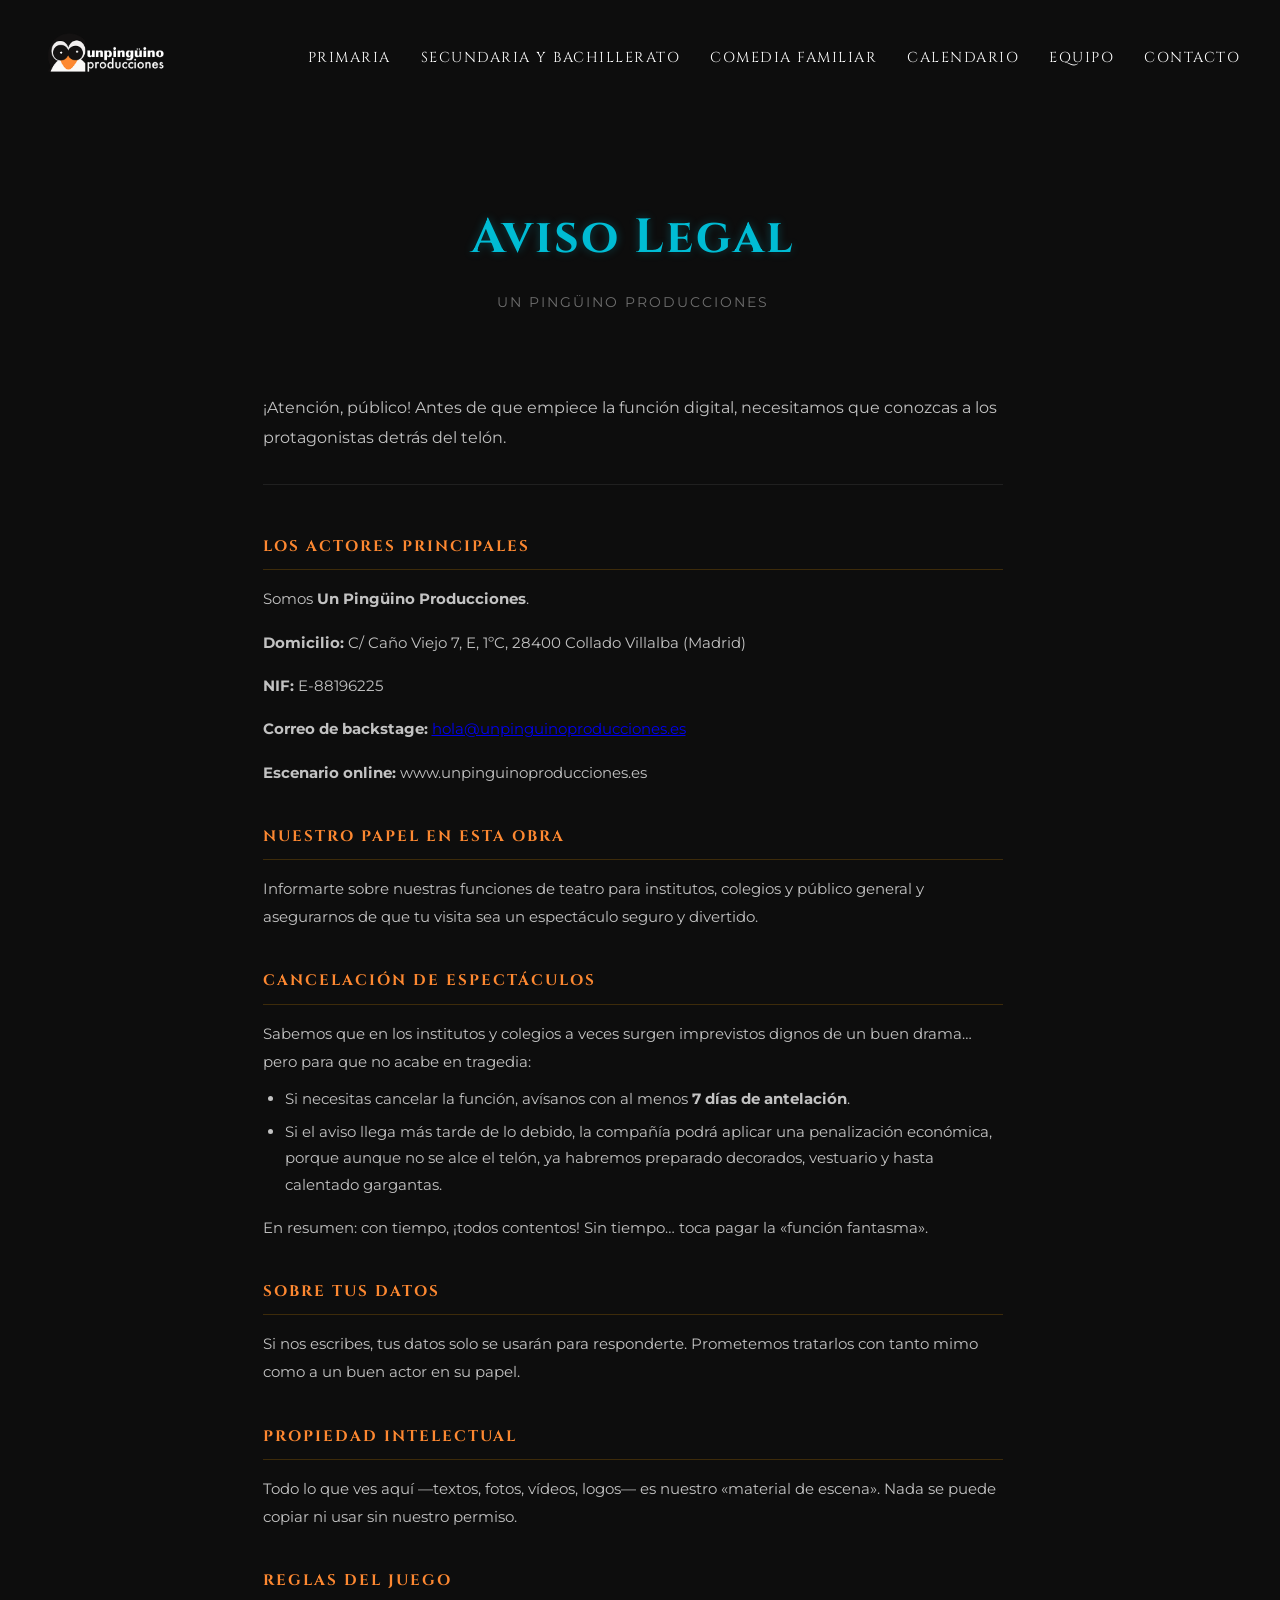
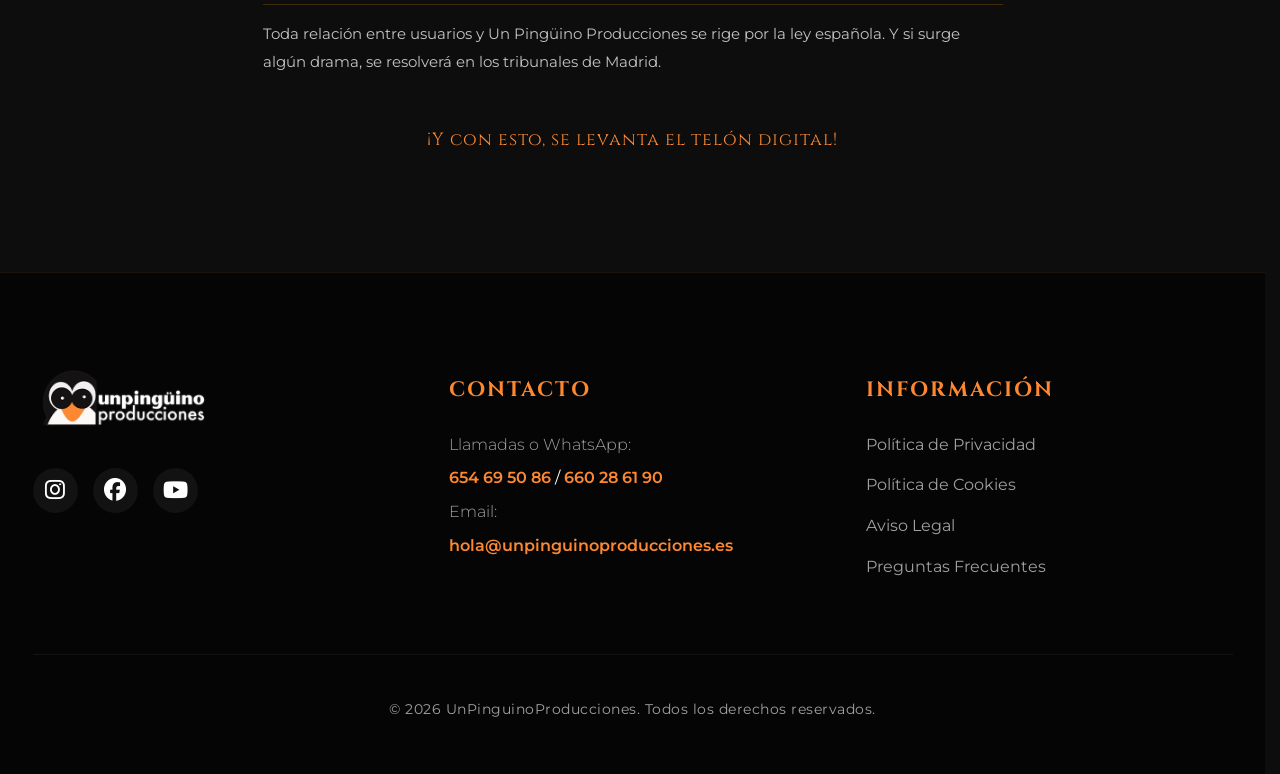
==== aviso-legal.html @ 31516e9e "Añade páginas legales y enlaza footer en todas las páginas - Crea privacidad.html, cookies.html y av" ====
<!DOCTYPE html>
<html lang="es">

<head>
    <meta charset="UTF-8">
    <meta name="viewport" content="width=device-width, initial-scale=1.0">
    <title>Aviso Legal - UnPinguino Producciones</title>
    <meta name="description" content="Aviso Legal de Un Pingüino Producciones.">
    <link rel="preconnect" href="https://fonts.googleapis.com">
    <link rel="preconnect" href="https://fonts.gstatic.com" crossorigin>
    <link
        href="https://fonts.googleapis.com/css2?family=Cinzel:wght@400;700&family=Montserrat:wght@300;400;600&display=swap"
        rel="stylesheet">
    <link rel="stylesheet" href="css/style.css">
    <link rel="stylesheet" href="css/legal.css">
    <link rel="stylesheet" href="https://cdnjs.cloudflare.com/ajax/libs/font-awesome/6.5.1/css/all.min.css">
</head>

<body class="legal-layout">
    <div class="bg-decorations">
        <div class="blob blob-1"></div>
        <div class="blob blob-2"></div>
    </div>

    <header class="main-header scrolled">
        <div class="header-container">
            <a href="index.html" class="header-logo">
                <img src="assets/images/LogoBlanco.png" alt="UnPinguino Logo">
            </a>

            <nav class="nav-menu">
                <ul class="nav-list">
                    <li><a href="primaria.html" class="nav-link">PRIMARIA</a></li>
                    <li><a href="secundaria.html" class="nav-link">SECUNDARIA Y BACHILLERATO</a></li>
                    <li><a href="#" class="nav-link">COMEDIA FAMILIAR</a></li>
                    <li><a href="calendario.html" class="nav-link">CALENDARIO</a></li>
                    <li><a href="quienes-somos.html" class="nav-link">EQUIPO</a></li>
                    <li><a href="contacto.html" class="nav-link">CONTACTO</a></li>
                </ul>

                <div class="mobile-nav-footer">
                    <div class="mobile-contact">
                        <p>Contacto:</p>
                        <div class="mobile-phones">
                            <a href="tel:+34654695086">654 69 50 86</a> /
                            <a href="tel:+34660286190">660 28 61 90</a>
                        </div>
                        <a href="mailto:hola@unpinguinoproducciones.es"
                            class="mobile-email">hola@unpinguinoproducciones.es</a>
                    </div>
                    <div class="mobile-socials">
                        <a href="https://www.instagram.com/unpinguinoproducciones/" target="_blank"><i
                                class="fa-brands fa-instagram"></i></a>
                        <a href="https://www.facebook.com/unpingu/" target="_blank"><i
                                class="fa-brands fa-facebook"></i></a>
                        <a href="https://www.youtube.com/@unpinguinoproducciones8378" target="_blank"><i
                                class="fa-brands fa-youtube"></i></a>
                    </div>
                </div>
            </nav>

            <button class="burger-menu" aria-label="Abrir menú">
                <span></span>
                <span></span>
                <span></span>
            </button>
        </div>
    </header>

    <main class="legal-page">
        <section class="legal-hero">
            <h1 class="page-title">Aviso Legal</h1>
            <p class="page-subtitle">Un Pingüino Producciones</p>
        </section>

        <section class="legal-content">
            <div class="legal-body">
                <p class="legal-intro">¡Atención, público! Antes de que empiece la función digital, necesitamos que
                    conozcas a los protagonistas detrás del telón.</p>

                <div class="legal-section">
                    <h2>Los actores principales</h2>
                    <p>Somos <strong>Un Pingüino Producciones</strong>.</p>
                    <p><strong>Domicilio:</strong> C/ Caño Viejo 7, E, 1ºC, 28400 Collado Villalba (Madrid)</p>
                    <p><strong>NIF:</strong> E-88196225</p>
                    <p><strong>Correo de backstage:</strong> <a
                            href="mailto:hola@unpinguinoproducciones.es">hola@unpinguinoproducciones.es</a></p>
                    <p><strong>Escenario online:</strong> www.unpinguinoproducciones.es</p>
                </div>

                <div class="legal-section">
                    <h2>Nuestro papel en esta obra</h2>
                    <p>Informarte sobre nuestras funciones de teatro para institutos, colegios y público general y
                        asegurarnos de que tu visita sea un espectáculo seguro y divertido.</p>
                </div>

                <div class="legal-section">
                    <h2>Cancelación de espectáculos</h2>
                    <p>Sabemos que en los institutos y colegios a veces surgen imprevistos dignos de un buen drama…
                        pero para que no acabe en tragedia:</p>
                    <ul>
                        <li>Si necesitas cancelar la función, avísanos con al menos <strong>7 días de antelación</strong>.</li>
                        <li>Si el aviso llega más tarde de lo debido, la compañía podrá aplicar una penalización
                            económica, porque aunque no se alce el telón, ya habremos preparado decorados, vestuario y
                            hasta calentado gargantas.</li>
                    </ul>
                    <p>En resumen: con tiempo, ¡todos contentos! Sin tiempo… toca pagar la «función fantasma».</p>
                </div>

                <div class="legal-section">
                    <h2>Sobre tus datos</h2>
                    <p>Si nos escribes, tus datos solo se usarán para responderte. Prometemos tratarlos con tanto mimo
                        como a un buen actor en su papel.</p>
                </div>

                <div class="legal-section">
                    <h2>Propiedad intelectual</h2>
                    <p>Todo lo que ves aquí —textos, fotos, vídeos, logos— es nuestro «material de escena». Nada se
                        puede copiar ni usar sin nuestro permiso.</p>
                </div>

                <div class="legal-section">
                    <h2>Reglas del juego</h2>
                    <p>Toda relación entre usuarios y Un Pingüino Producciones se rige por la ley española. Y si surge
                        algún drama, se resolverá en los tribunales de Madrid.</p>
                </div>

                <p class="legal-closing">¡Y con esto, se levanta el telón digital!</p>
            </div>
        </section>
    </main>

    <footer class="main-footer">
        <div class="footer-container">
            <div class="footer-column footer-brand">
                <div class="footer-logo">
                    <img src="assets/images/LogoBlanco.png" alt="UnPinguino Producciones Logo">
                </div>
                <div class="footer-socials">
                    <a href="https://www.instagram.com/unpinguinoproducciones/" target="_blank"
                        rel="noopener noreferrer" aria-label="Instagram"><i class="fa-brands fa-instagram"></i></a>
                    <a href="https://www.facebook.com/unpingu/?locale=es_ES" target="_blank" rel="noopener noreferrer"
                        aria-label="Facebook"><i class="fa-brands fa-facebook"></i></a>
                    <a href="https://www.youtube.com/@unpinguinoproducciones8378" target="_blank"
                        rel="noopener noreferrer" aria-label="YouTube"><i class="fa-brands fa-youtube"></i></a>
                </div>
            </div>

            <div class="footer-column">
                <h3>Contacto</h3>
                <p>Llamadas o WhatsApp:</p>
                <div class="footer-phones">
                    <a href="tel:+34654695086" class="footer-link-accent">654 69 50 86</a> /
                    <a href="tel:+34660286190" class="footer-link-accent">660 28 61 90</a>
                </div>
                <p class="mt-20">Email:</p>
                <a href="mailto:hola@unpinguinoproducciones.es"
                    class="footer-link-accent">hola@unpinguinoproducciones.es</a>
            </div>

            <div class="footer-column">
                <h3>Información</h3>
                <ul>
                    <li><a href="privacidad.html">Política de Privacidad</a></li>
                    <li><a href="cookies.html">Política de Cookies</a></li>
                    <li><a href="aviso-legal.html">Aviso Legal</a></li>
                    <li><a href="#">Preguntas Frecuentes</a></li>
                </ul>
            </div>
        </div>

        <div class="footer-bottom">
            <p>&copy; 2026 UnPinguinoProducciones. Todos los derechos reservados.</p>
        </div>
    </footer>

    <script src="js/script.js"></script>
</body>

</html>
---- css/style.css ----
/* index.css */
:root {
    --primary-color: #00bcd4;
    --accent-color: #fd8831;
    --bg-color: #0d0d0d;
    --footer-bg: #050505;
    --text-color: #ffffff;
    --text-muted: #a0a0a0;
    --transition: all 0.3s ease;

    /* Premium Typography */
    --font-heading: 'Cinzel', serif;
    --font-body: 'Montserrat', sans-serif;
}

* {
    box-sizing: border-box;
}

html {
    scrollbar-gutter: stable;
    overflow-x: hidden;
    overflow-y: scroll;
    scroll-behavior: smooth;
}

html,
body {
    margin: 0;
    padding: 0;
    width: 100%;
    overflow-x: hidden;
    background-color: var(--bg-color);
}

body {
    color: var(--text-color);
    font-family: var(--font-body);
    min-height: 100vh;
    display: flex;
    flex-direction: column;
    line-height: 1.6;
}

.container {
    width: 100%;
    max-width: 1200px;
    margin: 0 auto;
    padding: 0 20px;
}

/* Plays Navigation Section */
.plays-nav-section {
    padding: 100px 0;
    text-align: center;
    background-color: var(--bg-color);
}

.section-title {
    font-size: clamp(2rem, 5vw, 3.2rem);
    /* Slightly larger for H1 */
    margin-bottom: 50px;
    line-height: 1.2;
    color: var(--text-color);
    text-shadow: none;
    /* Clear any unintended shadows */
}

.section-title .stagger {
    display: inline-block;
    color: var(--accent-color);
    opacity: 0;
    transform: translateY(20px);
    transition: all 0.6s ease-out;
    transition-delay: calc(var(--i) * 0.3s + 0.5s);
    /* Delay starts after section reveal */
}

.reveal-on-scroll.active .stagger {
    opacity: 1;
    transform: translateY(0);
}

/* Booking Section */
.booking-section {
    padding: 120px 0;
    text-align: center;
    background-color: #151515;
    /* Deep Charcoal for subtle contrast */
    border-top: 1px solid rgba(253, 136, 49, 0.1);
    /* Subtle orange tinted separator */
}

.section-subtitle {
    font-family: var(--font-heading);
    color: var(--accent-color);
    font-size: 2rem;
    /* Enlarge once more */
    font-weight: 700;
    letter-spacing: 4px;
    text-transform: uppercase;
    margin-bottom: 0px;
    /* Zero margin bottom */
}

/* Tighten gap between subtitle and title */
.section-subtitle+.section-title {
    margin-top: 5px;
}

.helper-text {
    color: var(--text-muted);
    font-size: 0.95rem;
    margin-top: -30px;
    margin-bottom: 50px;
}

.calendar-container {
    width: 100%;
    max-width: 1000px;
    min-height: 450px;
    margin: 0 auto 50px;
    background: rgba(255, 255, 255, 0.02);
    border-radius: 12px;
    padding: 20px;
    box-shadow: 0 10px 30px rgba(0, 0, 0, 0.3);
    position: relative;
    border: 1px solid rgba(255, 255, 255, 0.05);
}

.calendar-loading {
    display: flex;
    flex-direction: column;
    align-items: center;
    justify-content: center;
    gap: 15px;
    padding: 80px 0;
}

.calendar-loading i {
    font-size: 2.5rem;
    color: var(--accent-color);
}

.calendar-loading p {
    font-family: var(--font-heading);
    letter-spacing: 1px;
    color: var(--text-muted);
}

.btn-primary {
    background-color: var(--accent-color);
    color: var(--footer-bg);
    border: 2px solid var(--accent-color);
}

.btn-primary:hover {
    background-color: transparent;
    color: var(--accent-color);
    transform: translateY(-5px);
}

.btns-container {
    display: flex;
    justify-content: center;
    gap: 20px;
    flex-wrap: wrap;
}

.btn {
    display: inline-block;
    padding: 18px 35px;
    font-family: var(--font-body);
    font-weight: 600;
    font-size: 0.9rem;
    letter-spacing: 1px;
    text-decoration: none;
    text-transform: uppercase;
    transition: var(--transition);
    border-radius: 44px;
    cursor: pointer;
}

.btn-outline {
    border: 2px solid var(--accent-color);
    color: var(--text-color);
    background: transparent;
}

.btn-outline:hover {
    background-color: var(--accent-color);
    color: var(--footer-bg);
    transform: translateY(-5px);
    box-shadow: none !important;
    /* Force no glow */
}

@media (max-width: 1150px) {
    .btns-container {
        flex-direction: column;
        align-items: center;
        width: 100%;
        max-width: 400px;
        margin: 0 auto;
    }

    .btn {
        width: 100%;
        text-align: center;
    }
}

@media (max-width: 768px) {
    .plays-nav-section {
        padding: 50px 0;
    }

    .btn {
        padding: 15px 20px;
    }
}

/* Reveal on Scroll */
.reveal-on-scroll {
    opacity: 0;
    transform: scale(0.98);
    transition: opacity 0.8s ease-out 0.4s, transform 0.8s ease-out 0.4s;
    will-change: opacity, transform;
}

.reveal-on-scroll.active {
    opacity: 1;
    transform: scale(1);
}

/* Posters Gallery Section */
.posters-section {
    padding: 100px 0;
    text-align: center;
    background-color: var(--bg-color);
}

.posters-grid {
    display: grid;
    grid-template-columns: repeat(6, 1fr);
    gap: 20px;
    margin-top: 50px;
    padding: 0 40px;
}

/* Custom scrollbar for Chrome/Safari */
.posters-grid::-webkit-scrollbar {
    height: 6px;
}

.posters-grid::-webkit-scrollbar-track {
    background: transparent;
}

.posters-grid::-webkit-scrollbar-thumb {
    background-color: rgba(253, 136, 49, 0.3);
    border-radius: 10px;
}

.posters-grid:hover::-webkit-scrollbar-thumb {
    background-color: rgba(253, 136, 49, 0.6);
}

.poster-item {
    position: relative;
    border-radius: 0;
    /* Sharp corners as requested */
    overflow: hidden;
    box-shadow: 0 8px 20px rgba(0, 0, 0, 0.4);
    transition: var(--transition);
    aspect-ratio: 2 / 3;
    background: #1a1a1a;
}

.poster-item img {
    width: 100%;
    height: 100%;
    object-fit: cover;
    display: block;
    transition: transform 0.6s cubic-bezier(0.4, 0, 0.2, 1);
}

.poster-item:hover {
    transform: translateY(-10px);
    box-shadow: 0 15px 35px rgba(0, 0, 0, 0.6);
    /* Neutral deep shadow */
}

.poster-item:hover img {
    transform: scale(1.05);
}

@media (max-width: 1200px) {
    .posters-grid {
        grid-template-columns: repeat(3, 1fr);
        gap: 25px;
    }
}

@media (max-width: 576px) {
    .posters-grid {
        grid-template-columns: repeat(2, 1fr);
        gap: 15px;
        padding: 0 20px;
    }
}


.no-scroll {
    overflow: hidden;
}

/* Header & Navigation */
.main-header {
    position: fixed;
    top: 0;
    left: 0;
    width: 100%;
    z-index: 1000;
    padding: 20px 0;
    transition: var(--transition);
}

.main-header.scrolled {
    background: rgba(5, 5, 5, 0.85);
    backdrop-filter: blur(10px);
    padding: 12px 0;
    border-bottom: 1px solid rgba(253, 136, 49, 0.2);
}

.header-container {
    max-width: 1400px;
    margin: 0 auto;
    padding: 0 40px;
    display: flex;
    justify-content: space-between;
    align-items: center;
}

.header-logo img {
    height: 65px;
    /* Increased from 50px */
    width: auto;
    transition: var(--transition);
}

.main-header.scrolled .header-logo img {
    height: 50px;
    /* Increased from 40px */
}

.nav-list {
    display: flex;
    gap: 30px;
    list-style: none;
    margin: 0;
    padding: 0;
}

.nav-link {
    font-family: var(--font-heading);
    color: var(--text-color);
    text-decoration: none;
    font-size: 0.9rem;
    font-weight: 400;
    letter-spacing: 1.5px;
    transition: var(--transition);
    position: relative;
}

.nav-link::after {
    content: '';
    position: absolute;
    bottom: -5px;
    left: 0;
    width: 0;
    height: 2px;
    background-color: var(--accent-color);
    transition: var(--transition);
}

.nav-link:hover {
    color: var(--accent-color);
}

.nav-link:hover::after {
    width: 100%;
}

/* Burger Menu */
.burger-menu {
    display: none;
    flex-direction: column;
    gap: 6px;
    background: none;
    border: none;
    cursor: pointer;
    padding: 5px;
    z-index: 1001;
}

.burger-menu span {
    display: block;
    width: 25px;
    height: 2px;
    background-color: var(--text-color);
    transition: var(--transition);
}

/* Burger toggle animation */
.burger-menu.active span:nth-child(1) {
    transform: translateY(8px) rotate(45deg);
}

.burger-menu.active span:nth-child(2) {
    opacity: 0;
}

.burger-menu.active span:nth-child(3) {
    transform: translateY(-8px) rotate(-45deg);
}

/* Responsive Header */
@media (max-width: 1200px) {
    .nav-list {
        gap: 15px;
    }

    .nav-link {
        font-size: 0.8rem;
        letter-spacing: 1px;
    }
}

@media (max-width: 1050px) {
    .main-header {
        padding: 8px 0 !important;
        /* Force smaller height */
    }

    .main-header.scrolled {
        padding: 5px 0 !important;
    }

    .header-container {
        padding: 0 15px;
    }

    .header-logo img {
        height: 40px !important;
        /* Smaller logo on mobile */
    }

    .main-header.scrolled .header-logo img {
        height: 35px !important;
    }

    .burger-menu {
        display: flex;
    }

    .nav-menu {
        position: fixed;
        top: 0;
        right: 0;
        width: 80%;
        max-width: 400px;
        height: 100vh;
        background-color: var(--footer-bg);
        padding: 60px 30px 40px;
        transform: translateX(100%);
        transition: transform 0.4s cubic-bezier(0.4, 0, 0.2, 1);
        box-shadow: -10px 0 30px rgba(0, 0, 0, 0.5);
        display: flex;
        flex-direction: column;
        overflow-y: auto;
        -webkit-overflow-scrolling: touch;
    }

    .nav-menu.active {
        transform: translateX(0);
    }

    .nav-list {
        flex-direction: column;
        gap: 15px;
        /* Tighter gap for better vertical fit */
        align-items: flex-start;
        margin-bottom: 30px;
    }

    .nav-link {
        font-size: 1.05rem;
        padding: 5px 0;
    }

    .mobile-nav-footer {
        margin-top: auto;
        padding-top: 25px;
        border-top: 1px solid rgba(255, 255, 255, 0.1);
        width: 100%;
        display: flex;
        flex-direction: column;
        gap: 20px;
    }

    .mobile-contact {
        display: flex;
        flex-direction: column;
        gap: 8px;
    }

    .mobile-contact p {
        color: var(--accent-color);
        font-family: var(--font-heading);
        font-size: 0.8rem;
        letter-spacing: 1px;
        margin: 0;
        text-transform: uppercase;
    }

    .mobile-phones {
        display: flex;
        gap: 5px;
        flex-wrap: wrap;
        color: var(--text-color);
        font-size: 0.95rem;
    }

    .mobile-phones a,
    .mobile-email,
    .mobile-socials a {
        color: var(--text-color);
        text-decoration: none;
        transition: var(--transition);
        display: inline-block;
    }

    .mobile-email {
        color: var(--accent-color) !important;
        font-size: 0.85rem !important;
        word-break: break-all;
    }

    .mobile-phones a:hover,
    .mobile-email:hover {
        filter: brightness(1.2);
        transform: none;
        /* Removed translateX */
    }

    .mobile-socials {
        display: flex;
        gap: 20px;
    }

    .mobile-socials a {
        font-size: 1.4rem;
    }

    .mobile-socials a:hover {
        color: var(--accent-color);
        transform: translateY(-3px);
    }
}

.mobile-nav-footer {
    display: none;
}

@media (max-width: 1050px) {
    .mobile-nav-footer {
        display: flex;
    }
}

/* Hero Section */
.hero-section {
    position: relative;
    width: 100%;
    height: 100vh;
    height: 100svh;
    overflow: hidden;
    display: flex;
    align-items: center;
    justify-content: center;
    background-color: #000;
}

.hero-video {
    position: absolute;
    top: 0;
    left: 0;
    width: 100%;
    height: 100%;
    z-index: 0;
    object-fit: cover;
}

.hero-overlay {
    position: absolute;
    top: 0;
    left: 0;
    width: 100%;
    height: 100%;
    background: rgba(0, 0, 0, 0.6);
    z-index: 1;
}

.hero-content {
    position: relative;
    z-index: 2;
    text-align: center;
    width: 90%;
    max-width: 1200px;
}

.sequence-text {
    font-family: var(--font-heading);
    color: var(--text-color);
    font-size: clamp(1.5rem, 6vw, 4rem);
    opacity: 0;
    position: absolute;
    top: 50%;
    left: 50%;
    transform: translate(-50%, -50%);
    width: 100%;
    transition: opacity 1s ease-in-out;
}

.hero-logo-container {
    opacity: 0;
    transition: opacity 1.5s ease-in-out;
}

.hero-logo {
    width: 100%;
    max-width: 700px;
    /* Increased size as requested */
    height: auto;
    filter: drop-shadow(0 0 15px rgba(253, 136, 49, 0.4));
    margin: 0 auto;
}

.visible {
    opacity: 1 !important;
}

.hidden {
    display: none;
}

main {
    flex: 1;
    width: 100%;
    overflow-x: hidden;
}

h1,
h2,
h3,
h4,
.logo-text {
    font-family: var(--font-heading);
    font-weight: 700;
}

h1 {
    color: var(--primary-color);
    font-size: clamp(2rem, 8vw, 3.5rem);
    text-shadow: 0 0 10px rgba(0, 188, 212, 0.3);
    text-align: center;
    margin-bottom: 30px;
}

/* Footer Styles */
.main-footer {
    background-color: var(--footer-bg);
    padding: 80px 20px 40px;
    border-top: 1px solid rgba(253, 136, 49, 0.1);
}

.footer-container {
    max-width: 1200px;
    margin: 0 auto;
    display: flex;
    flex-wrap: wrap;
    justify-content: space-between;
    gap: 50px;
}

.footer-column {
    flex: 1;
    min-width: 250px;
}

.footer-column h3 {
    color: var(--accent-color);
    font-size: 1.3rem;
    margin-bottom: 25px;
    text-transform: uppercase;
    letter-spacing: 2px;
}

.footer-column p {
    color: var(--text-muted);
    line-height: 1.6;
    margin: 8px 0;
    font-weight: 300;
}

.footer-column ul {
    list-style: none;
    padding: 0;
    margin: 0;
}

.footer-column ul li {
    margin-bottom: 15px;
}

.footer-column a {
    color: var(--text-muted);
    text-decoration: none;
    transition: var(--transition);
    display: inline-block;
}

.footer-column a:hover {
    color: var(--accent-color);
    transform: translateX(5px);
}

.footer-link-accent {
    color: var(--accent-color) !important;
    font-weight: 600;
}

.footer-link-accent:hover {
    filter: brightness(1.2);
    transform: none !important;
}

.footer-phones {
    white-space: nowrap;
    display: block;
}

.footer-brand .footer-logo img {
    max-width: 180px;
    height: auto;
    margin-bottom: 25px;
    display: block;
    /* Extremely subtle definition */
    filter: drop-shadow(0 0 1px rgba(255, 255, 255, 0.2));
}

.footer-socials {
    display: flex;
    gap: 15px;
}

.footer-socials a {
    font-size: 1.4rem;
    color: var(--text-color);
    background: rgba(255, 255, 255, 0.05);
    width: 45px;
    height: 45px;
    display: flex;
    align-items: center;
    justify-content: center;
    border-radius: 50%;
}

.footer-socials a:hover {
    background: var(--accent-color);
    color: var(--footer-bg);
    transform: translateY(-5px) !important;
}

.mt-20 {
    margin-top: 20px;
}

.mt-40 {
    margin-top: 40px;
}

.glass-morphism {
    background: rgba(255, 255, 255, 0.03);
    backdrop-filter: blur(15px);
    -webkit-backdrop-filter: blur(15px);
    border: 1px solid rgba(255, 255, 255, 0.08);
    box-shadow: 0 20px 40px rgba(0, 0, 0, 0.4),
        inset 0 0 0 1px rgba(255, 255, 255, 0.05);
    border-radius: 20px;
}

.footer-bottom {
    max-width: 1200px;
    margin: 60px auto 0;
    padding-top: 30px;
    border-top: 1px solid rgba(255, 255, 255, 0.05);
    text-align: center;
}

.footer-bottom p {
    color: var(--text-muted);
    font-size: 0.85rem;
    letter-spacing: 0.5px;
}

/* --- Responsive Adjustments --- */

/* Tablets */
@media (max-width: 1024px) {
    .footer-container {
        justify-content: center;
        text-align: center;
    }

    .footer-column {
        flex: 1 1 40%;
        /* Two columns on tablets */
        display: flex;
        flex-direction: column;
        align-items: center;
    }

    .footer-brand {
        flex: 1 1 100%;
        /* Brand takes full width and centers */
        margin-bottom: 20px;
    }

    .footer-brand .footer-logo img {
        margin: 0 auto 25px;
    }

    .footer-socials {
        justify-content: center;
    }
}

/* Mobile */
@media (max-width: 768px) {
    .main-footer {
        padding: 60px 20px 30px;
    }

    .footer-column {
        flex: 1 1 100%;
        /* Single column */
    }

    .footer-container {
        gap: 40px;
    }
}

/* History Section */
.history-section {
    padding: 100px 0 160px;
    text-align: center;
    background-color: var(--bg-color);
    position: relative;
    overflow: hidden;
    border-top: 1px solid rgba(253, 136, 49, 0.05);
}

.history-content {
    max-width: 850px;
    margin: 40px auto 0;
    color: var(--text-muted);
    font-size: 1.15rem;
    line-height: 1.8;
}

.history-content p {
    margin-bottom: 25px;
}

.no-transition {
    transition: none !important;
}

.van-track {
    position: absolute;
    bottom: 30px;
    right: -300px;
    width: 220px;
    pointer-events: none;
    z-index: 10;
    transition: right 3.5s cubic-bezier(0.4, 0, 0.2, 1);
}

.van-track.arrived {
    right: calc(50% - 110px);
}

.van-track.exiting {
    right: 120vw;
    transition: right 2.5s cubic-bezier(0.4, 0, 1, 1);
}

.pinguneta-van {
    width: 220px;
    height: auto;
    animation: bounce 0.4s ease-in-out infinite;
    filter: drop-shadow(0 10px 15px rgba(0, 0, 0, 0.5));
    cursor: pointer;
    pointer-events: auto;
}

@keyframes bounce {

    0%,
    100% {
        transform: translateY(0);
    }

    50% {
        transform: translateY(-2px);
    }
}

@media (max-width: 768px) {
    .history-section {
        padding: 80px 0 120px;
    }

    .history-content {
        font-size: 1.05rem;
        padding: 0 15px;
    }

    .pinguneta-van {
        width: 160px;
    }
}
---- css/legal.css ----
.legal-page {
    padding-top: 80px;
}

.legal-hero {
    padding: 80px 20px 50px;
    text-align: center;
}

.legal-hero .page-title {
    font-family: var(--font-heading);
    font-size: clamp(2rem, 5vw, 3rem);
    font-weight: 700;
    letter-spacing: 2px;
    margin-bottom: 15px;
}

.legal-hero .page-subtitle {
    font-size: 0.85rem;
    color: rgba(255, 255, 255, 0.4);
    letter-spacing: 2px;
    text-transform: uppercase;
}

.legal-content {
    padding-bottom: 100px;
}

.legal-body {
    max-width: 780px;
    margin: 0 auto;
    padding: 0 20px;
}

.legal-intro {
    font-size: 1rem;
    line-height: 1.9;
    color: rgba(255, 255, 255, 0.75);
    margin-bottom: 50px;
    padding-bottom: 30px;
    border-bottom: 1px solid rgba(255, 255, 255, 0.08);
}

.legal-section {
    margin-bottom: 38px;
}

.legal-section h2 {
    font-family: var(--font-heading);
    font-size: clamp(0.8rem, 1.4vw, 0.95rem);
    color: var(--accent-color);
    letter-spacing: 2px;
    text-transform: uppercase;
    margin-bottom: 14px;
    padding-bottom: 10px;
    border-bottom: 1px solid rgba(255, 165, 0, 0.2);
}

.legal-section p {
    font-size: 0.95rem;
    line-height: 1.85;
    color: rgba(255, 255, 255, 0.75);
    margin-bottom: 10px;
}

.legal-section ul,
.legal-section ol {
    padding-left: 22px;
    margin: 10px 0;
}

.legal-section li {
    font-size: 0.95rem;
    line-height: 1.75;
    color: rgba(255, 255, 255, 0.75);
    margin-bottom: 6px;
}

.legal-section h3 {
    font-family: var(--font-body);
    font-size: 0.9rem;
    font-weight: 600;
    color: rgba(255, 255, 255, 0.9);
    margin: 20px 0 6px;
}

.legal-updated {
    margin-top: 60px;
    padding-top: 20px;
    border-top: 1px solid rgba(255, 255, 255, 0.08);
    font-size: 0.85rem;
    color: rgba(255, 255, 255, 0.35);
    font-style: italic;
}

.legal-closing {
    font-family: var(--font-heading);
    font-size: 1.1rem;
    color: var(--accent-color);
    text-align: center;
    margin-top: 50px;
    letter-spacing: 1px;
}

@media (max-width: 768px) {
    .legal-page {
        padding-top: 70px;
    }

    .legal-hero {
        padding: 60px 15px 35px;
    }
}
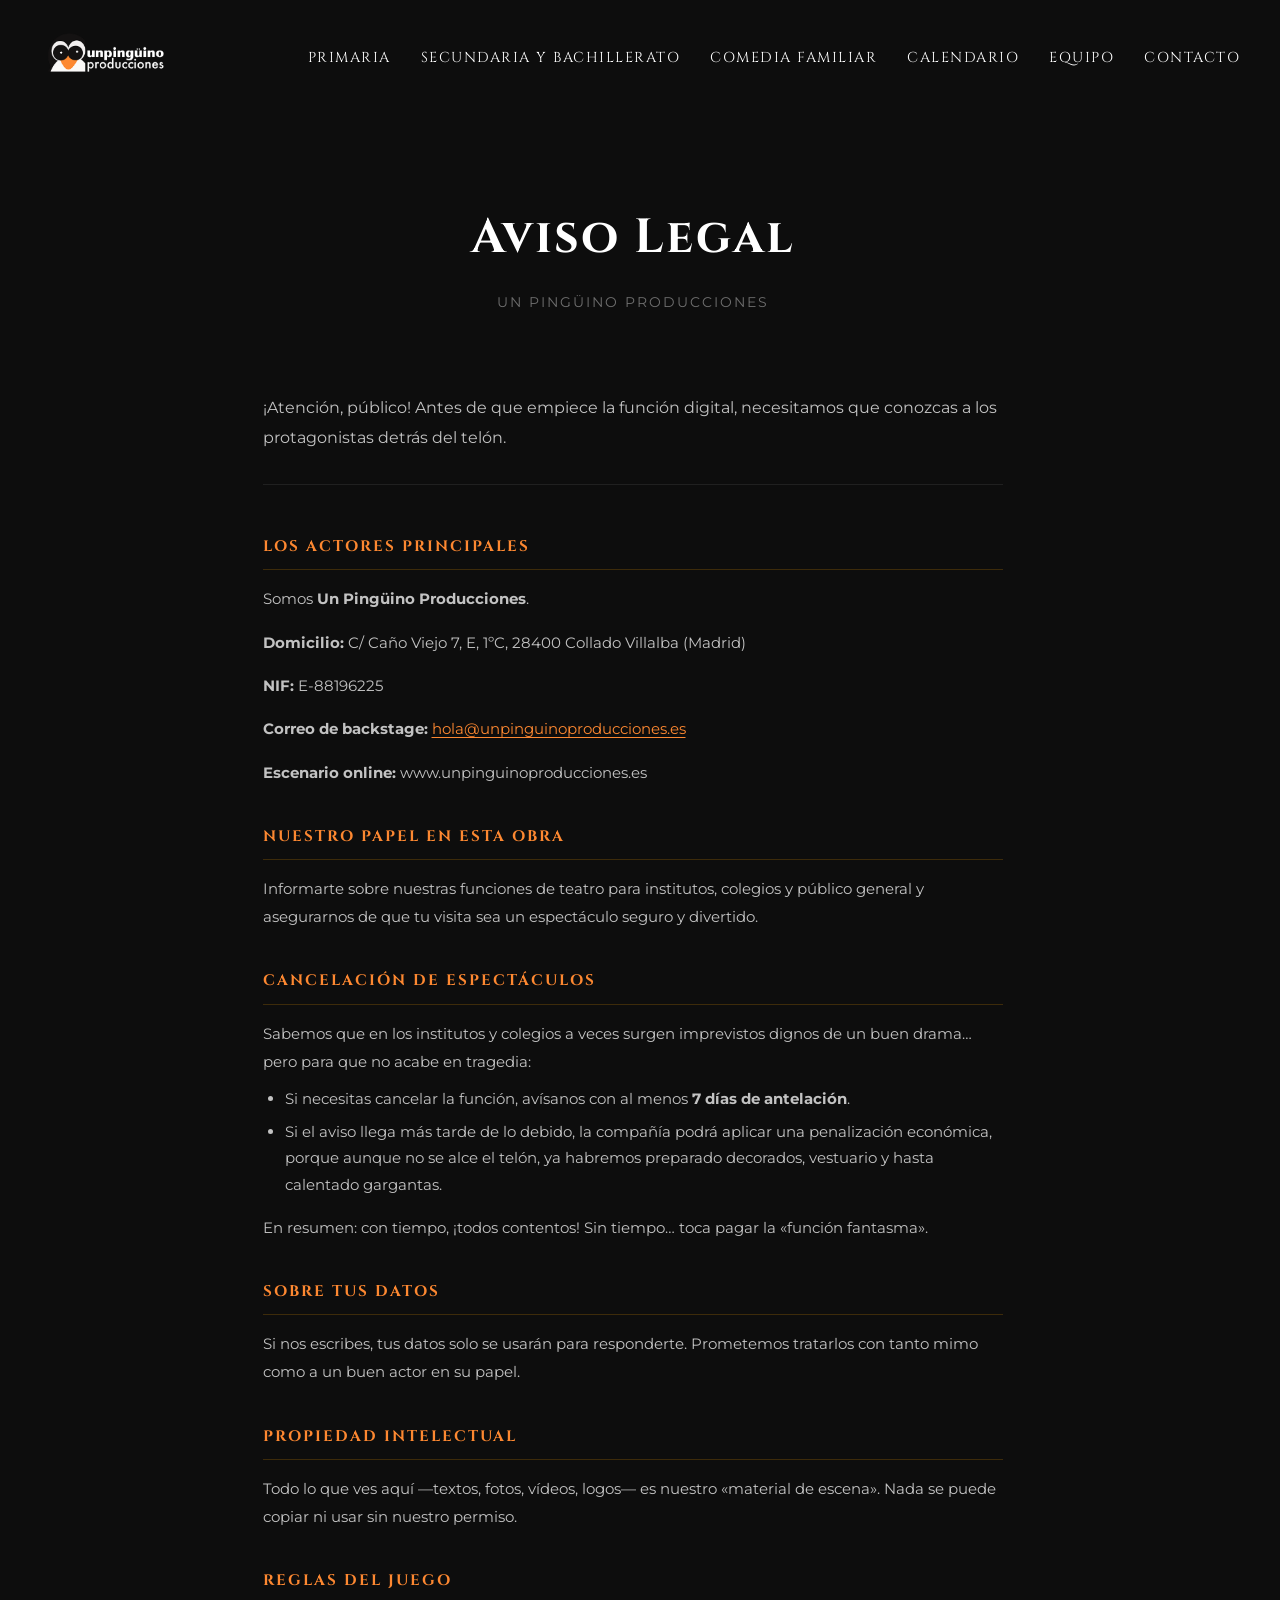
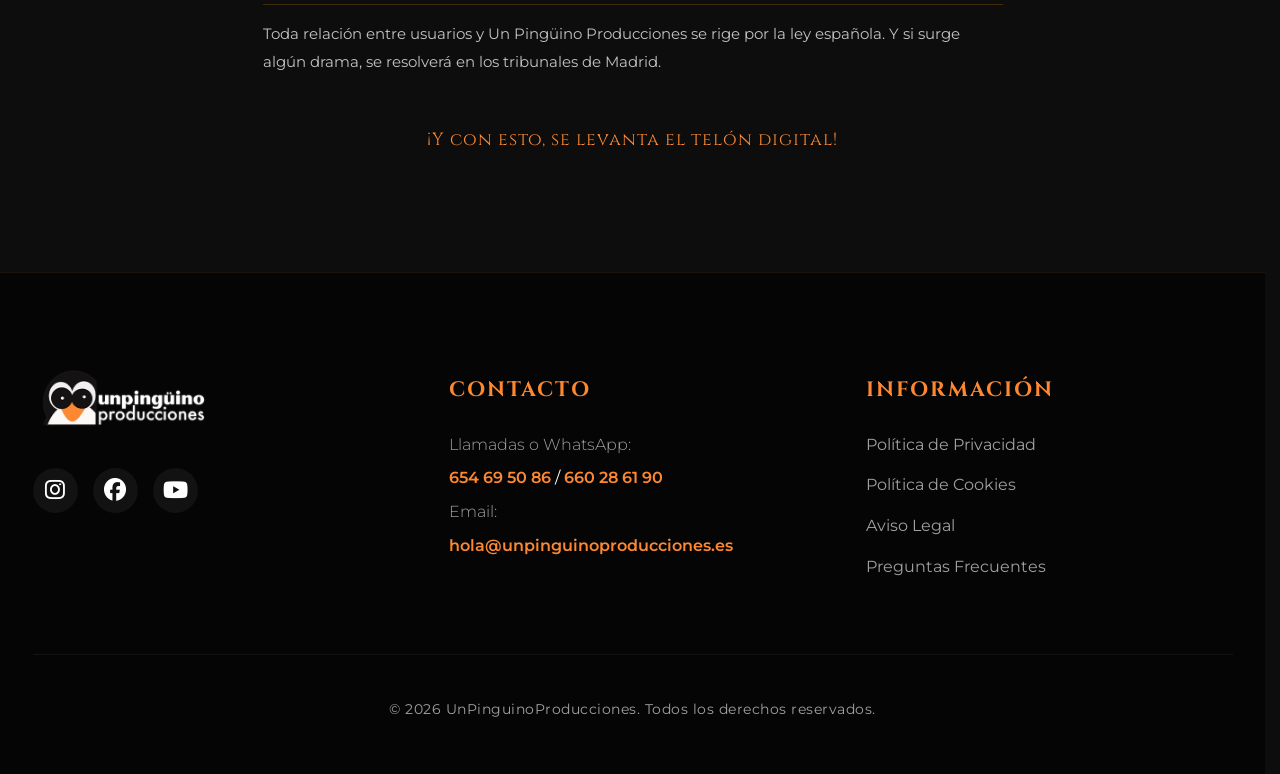
==== commit 198fbfe9: "Añade página FAQ con acordeón y enlaza desde todos los footers - Crea faq.html con 14 preguntas de c" ====
--- a/aviso-legal.html
+++ b/aviso-legal.html
@@ -164,7 +164,7 @@
                     <li><a href="privacidad.html">Política de Privacidad</a></li>
                     <li><a href="cookies.html">Política de Cookies</a></li>
                     <li><a href="aviso-legal.html">Aviso Legal</a></li>
-                    <li><a href="#">Preguntas Frecuentes</a></li>
+                    <li><a href="faq.html">Preguntas Frecuentes</a></li>
                 </ul>
             </div>
         </div>
--- a/css/legal.css
+++ b/css/legal.css
@@ -13,6 +13,8 @@
     font-weight: 700;
     letter-spacing: 2px;
     margin-bottom: 15px;
+    color: var(--text-color);
+    text-shadow: none;
 }
 
 .legal-hero .page-subtitle {
@@ -76,6 +78,18 @@
     margin-bottom: 6px;
 }
 
+.legal-section a,
+.legal-intro a {
+    color: var(--accent-color);
+    text-decoration: underline;
+    text-underline-offset: 3px;
+}
+
+.legal-section a:hover,
+.legal-intro a:hover {
+    color: var(--text-color);
+}
+
 .legal-section h3 {
     font-family: var(--font-body);
     font-size: 0.9rem;
